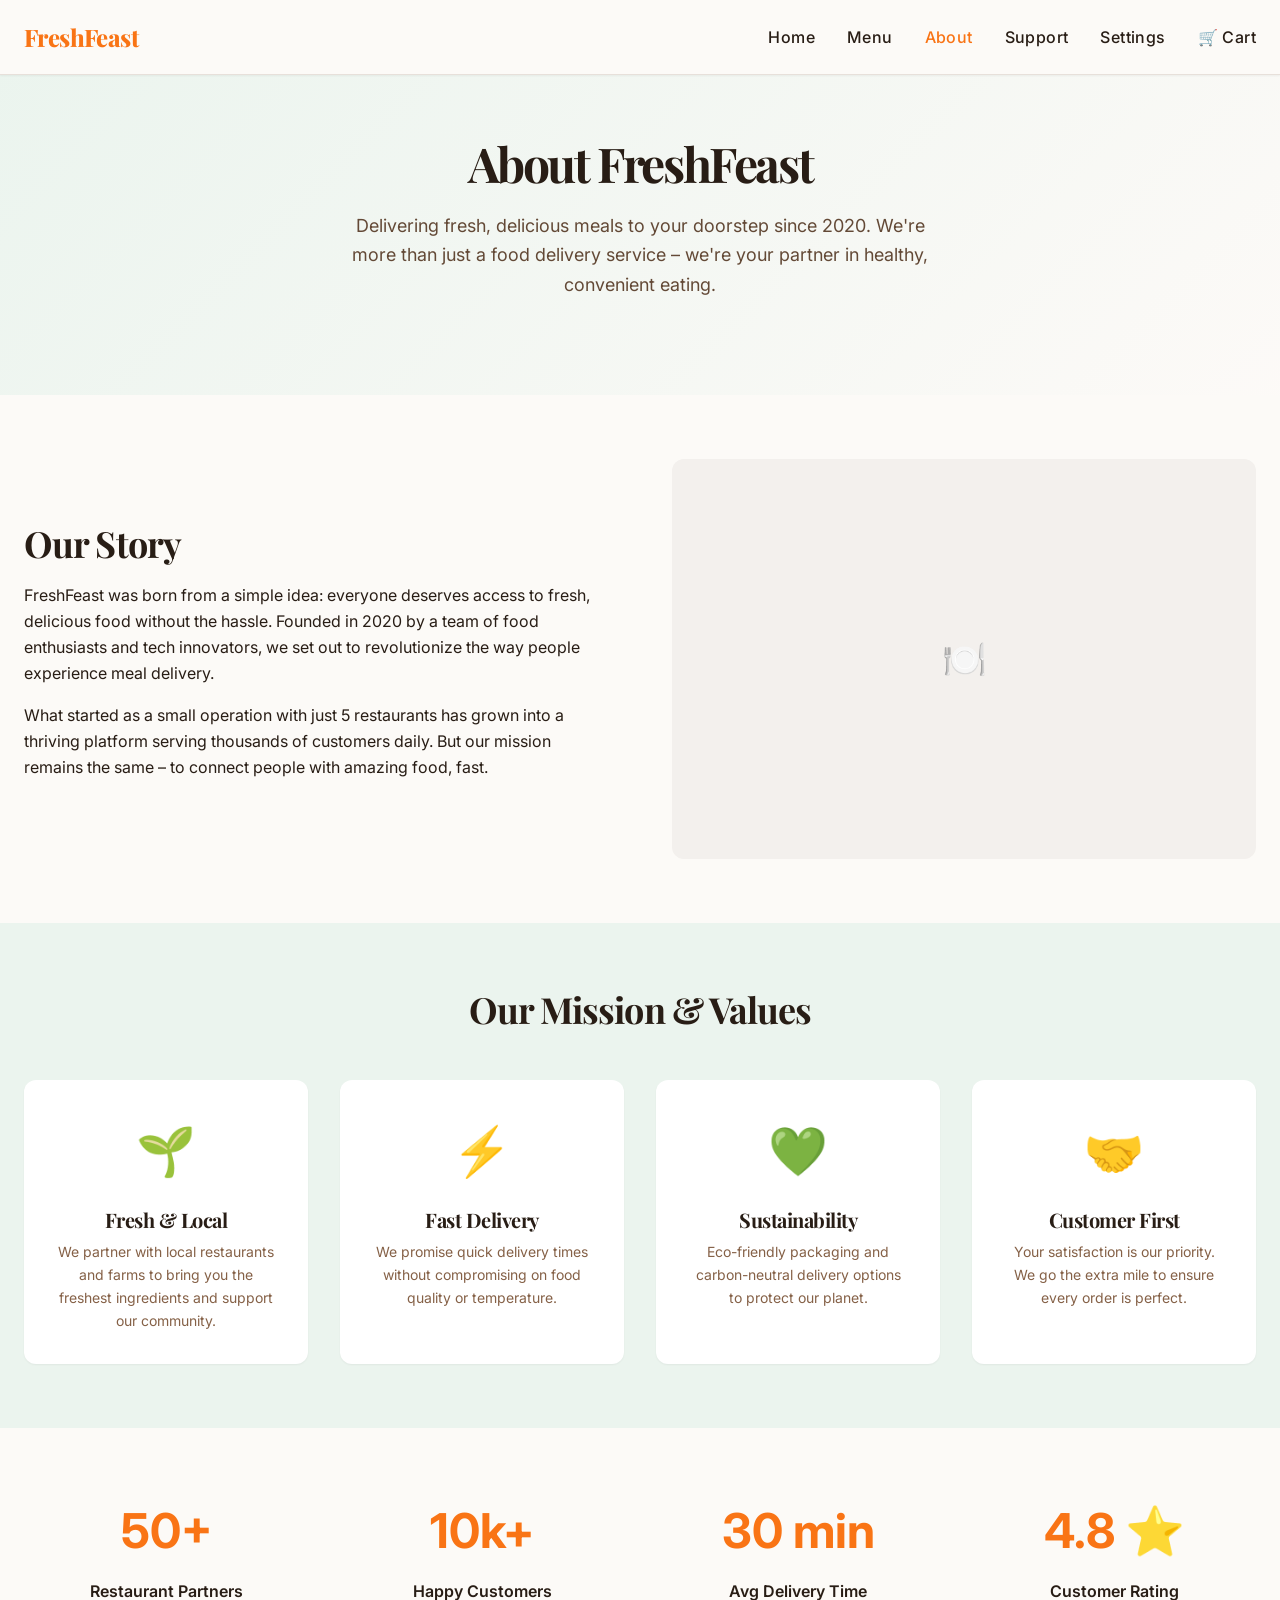
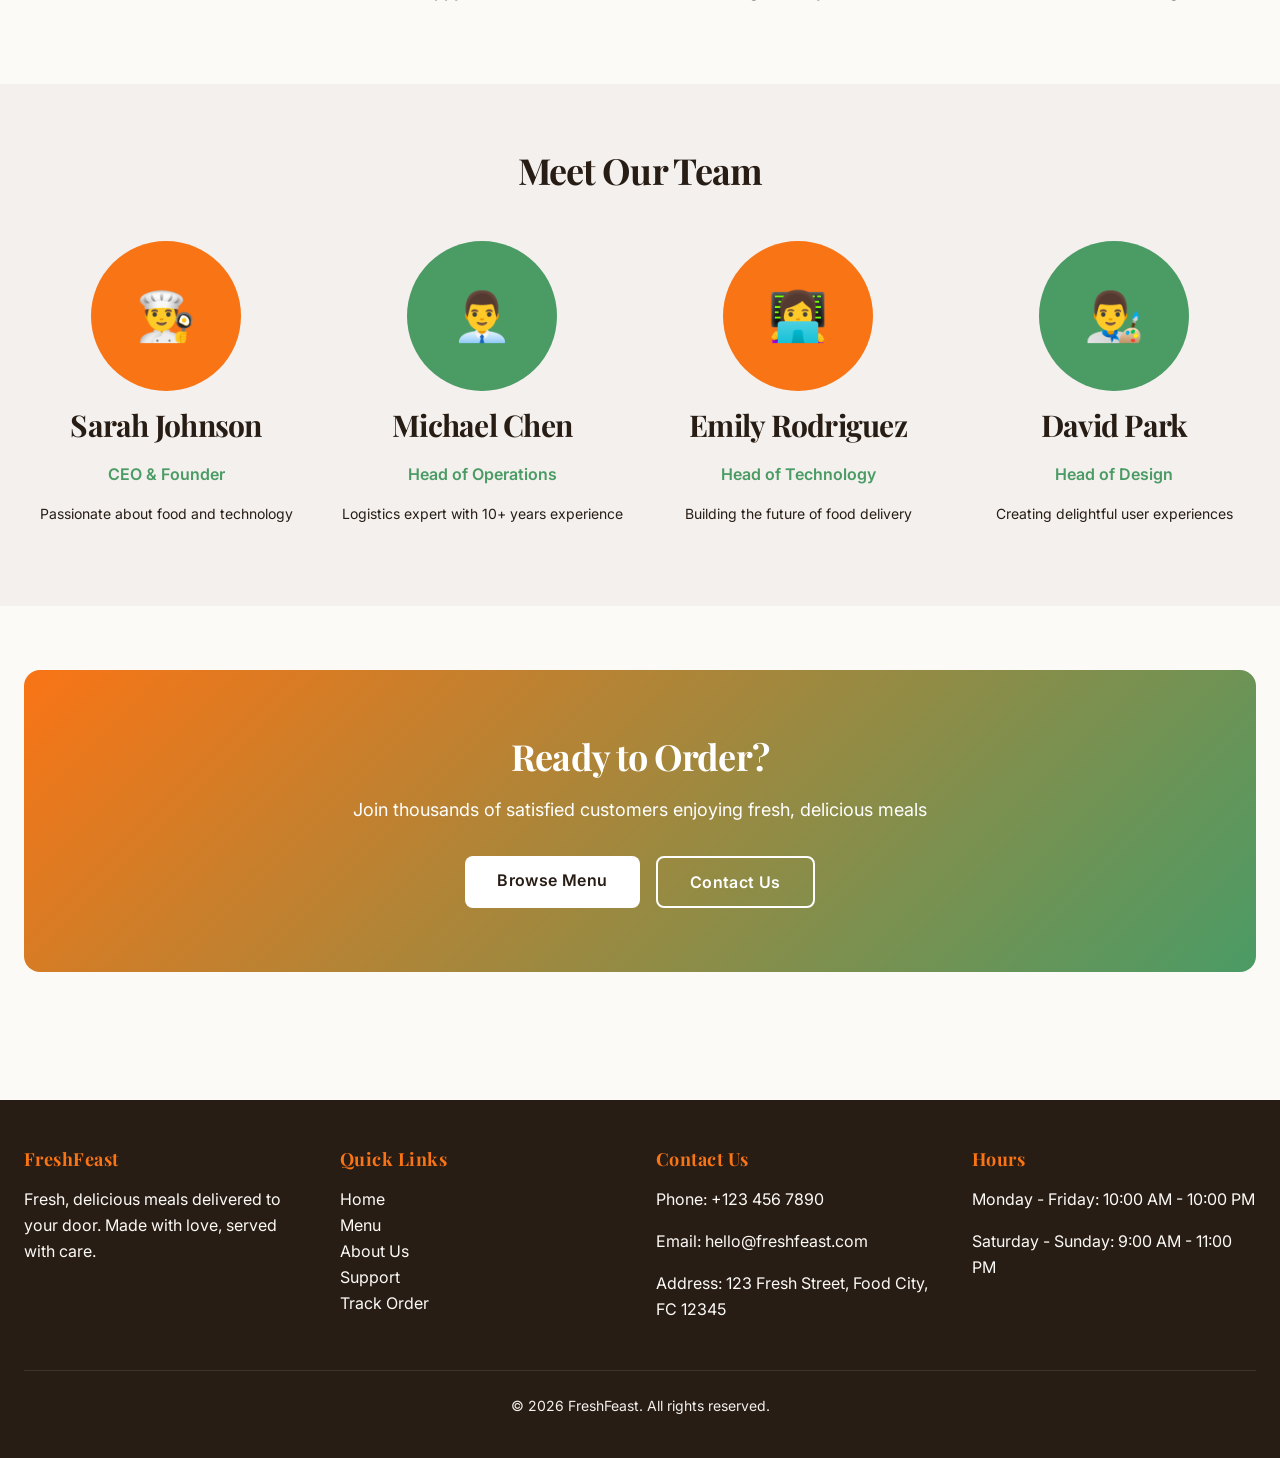
==== about.html @ ba52c54e "Initial commit: FreshFeast organic food ordering platform" ====
<!DOCTYPE html>
<html lang="en">
<head>
  <meta charset="UTF-8">
  <meta name="viewport" content="width=device-width, initial-scale=1.0">
  <meta name="description" content="Learn more about FreshFeast - our story, mission, and values">
  <title>About Us - FreshFeast</title>
  <link rel="stylesheet" href="css/styles.css">
</head>
<body>
  <!-- Navigation -->
  <nav class="navbar">
    <div class="container nav-container">
      <a href="index.html" class="logo">FreshFeast</a>
      
      <button class="mobile-menu-toggle" id="mobileMenuToggle" aria-label="Toggle menu">
        <span></span>
        <span></span>
        <span></span>
      </button>
      
      <ul class="nav-menu" id="navMenu">
        <li><a href="index.html" class="nav-link">Home</a></li>
        <li><a href="menu.html" class="nav-link">Menu</a></li>
        <li><a href="about.html" class="nav-link active">About</a></li>
        <li><a href="support.html" class="nav-link">Support</a></li>
        <li><a href="preferences.html" class="nav-link">Settings</a></li>
        <li><a href="cart.html" class="nav-link" style="position: relative;">🛒 Cart <span class="cart-badge" style="position: absolute; top: -8px; right: -8px; background: var(--primary); color: white; border-radius: 50%; width: 20px; height: 20px; font-size: 12px; display: none; align-items: center; justify-content: center; font-weight: bold;">0</span></a></li>
      </ul>
    </div>
  </nav>

  <!-- Hero Section -->
  <section class="hero" style="padding: var(--spacing-3xl) 0; background: linear-gradient(135deg, var(--secondary) 0%, var(--background) 100%);">
    <div class="container">
      <div style="max-width: 700px; margin: 0 auto; text-align: center;">
        <h1>About FreshFeast</h1>
        <p style="font-size: var(--text-lg); margin-top: var(--spacing-lg);">Delivering fresh, delicious meals to your doorstep since 2020. We're more than just a food delivery service – we're your partner in healthy, convenient eating.</p>
      </div>
    </div>
  </section>

  <!-- Our Story -->
  <section class="section-padding">
    <div class="container">
      <div style="display: grid; grid-template-columns: 1fr 1fr; gap: var(--spacing-3xl); align-items: center;">
        <div>
          <h2>Our Story</h2>
          <p>FreshFeast was born from a simple idea: everyone deserves access to fresh, delicious food without the hassle. Founded in 2020 by a team of food enthusiasts and tech innovators, we set out to revolutionize the way people experience meal delivery.</p>
          <p>What started as a small operation with just 5 restaurants has grown into a thriving platform serving thousands of customers daily. But our mission remains the same – to connect people with amazing food, fast.</p>
        </div>
        <div style="background-color: var(--muted); height: 400px; border-radius: var(--radius-lg); display: flex; align-items: center; justify-content: center; font-size: var(--text-4xl);">
          🍽️
        </div>
      </div>
    </div>
  </section>

  <!-- Mission & Values -->
  <section class="section-padding" style="background-color: var(--secondary);">
    <div class="container">
      <h2 style="text-align: center; margin-bottom: var(--spacing-2xl);">Our Mission & Values</h2>
      
      <div class="features-grid">
        <div class="feature-card">
          <div class="feature-icon">🌱</div>
          <h3>Fresh & Local</h3>
          <p>We partner with local restaurants and farms to bring you the freshest ingredients and support our community.</p>
        </div>
        
        <div class="feature-card">
          <div class="feature-icon">⚡</div>
          <h3>Fast Delivery</h3>
          <p>We promise quick delivery times without compromising on food quality or temperature.</p>
        </div>
        
        <div class="feature-card">
          <div class="feature-icon">💚</div>
          <h3>Sustainability</h3>
          <p>Eco-friendly packaging and carbon-neutral delivery options to protect our planet.</p>
        </div>
        
        <div class="feature-card">
          <div class="feature-icon">🤝</div>
          <h3>Customer First</h3>
          <p>Your satisfaction is our priority. We go the extra mile to ensure every order is perfect.</p>
        </div>
      </div>
    </div>
  </section>

  <!-- Stats Section -->
  <section class="section-padding">
    <div class="container">
      <div style="display: grid; grid-template-columns: repeat(auto-fit, minmax(200px, 1fr)); gap: var(--spacing-xl); text-align: center;">
        <div>
          <div style="font-size: var(--text-5xl); font-weight: 700; color: var(--primary); margin-bottom: var(--spacing-sm);">50+</div>
          <p style="font-weight: 600;">Restaurant Partners</p>
        </div>
        <div>
          <div style="font-size: var(--text-5xl); font-weight: 700; color: var(--primary); margin-bottom: var(--spacing-sm);">10k+</div>
          <p style="font-weight: 600;">Happy Customers</p>
        </div>
        <div>
          <div style="font-size: var(--text-5xl); font-weight: 700; color: var(--primary); margin-bottom: var(--spacing-sm);">30 min</div>
          <p style="font-weight: 600;">Avg Delivery Time</p>
        </div>
        <div>
          <div style="font-size: var(--text-5xl); font-weight: 700; color: var(--primary); margin-bottom: var(--spacing-sm);">4.8 ⭐</div>
          <p style="font-weight: 600;">Customer Rating</p>
        </div>
      </div>
    </div>
  </section>

  <!-- Team Section -->
  <section class="section-padding" style="background-color: var(--muted);">
    <div class="container">
      <h2 style="text-align: center; margin-bottom: var(--spacing-2xl);">Meet Our Team</h2>
      
      <div style="display: grid; grid-template-columns: repeat(auto-fit, minmax(250px, 1fr)); gap: var(--spacing-xl);">
        <div style="text-align: center;">
          <div style="width: 150px; height: 150px; border-radius: 50%; background-color: var(--primary); margin: 0 auto var(--spacing-md); display: flex; align-items: center; justify-content: center; font-size: var(--text-5xl);">👨‍🍳</div>
          <h3>Sarah Johnson</h3>
          <p style="color: var(--accent); font-weight: 600;">CEO & Founder</p>
          <p style="font-size: var(--text-sm);">Passionate about food and technology</p>
        </div>
        
        <div style="text-align: center;">
          <div style="width: 150px; height: 150px; border-radius: 50%; background-color: var(--accent); margin: 0 auto var(--spacing-md); display: flex; align-items: center; justify-content: center; font-size: var(--text-5xl);">👨‍💼</div>
          <h3>Michael Chen</h3>
          <p style="color: var(--accent); font-weight: 600;">Head of Operations</p>
          <p style="font-size: var(--text-sm);">Logistics expert with 10+ years experience</p>
        </div>
        
        <div style="text-align: center;">
          <div style="width: 150px; height: 150px; border-radius: 50%; background-color: var(--primary); margin: 0 auto var(--spacing-md); display: flex; align-items: center; justify-content: center; font-size: var(--text-5xl);">👩‍💻</div>
          <h3>Emily Rodriguez</h3>
          <p style="color: var(--accent); font-weight: 600;">Head of Technology</p>
          <p style="font-size: var(--text-sm);">Building the future of food delivery</p>
        </div>
        
        <div style="text-align: center;">
          <div style="width: 150px; height: 150px; border-radius: 50%; background-color: var(--accent); margin: 0 auto var(--spacing-md); display: flex; align-items: center; justify-content: center; font-size: var(--text-5xl);">👨‍🎨</div>
          <h3>David Park</h3>
          <p style="color: var(--accent); font-weight: 600;">Head of Design</p>
          <p style="font-size: var(--text-sm);">Creating delightful user experiences</p>
        </div>
      </div>
    </div>
  </section>

  <!-- CTA Section -->
  <section class="section-padding">
    <div class="container">
      <div style="background: linear-gradient(135deg, var(--primary), var(--accent)); padding: var(--spacing-3xl); border-radius: var(--radius-xl); text-align: center; color: white;">
        <h2 style="color: white;">Ready to Order?</h2>
        <p style="font-size: var(--text-lg); margin-bottom: var(--spacing-xl);">Join thousands of satisfied customers enjoying fresh, delicious meals</p>
        <div style="display: flex; gap: var(--spacing-md); justify-content: center; flex-wrap: wrap;">
          <a href="menu.html" class="btn" style="background: white; color: var(--foreground);">Browse Menu</a>
          <a href="support.html" class="btn" style="background: transparent; border: 2px solid white; color: white;">Contact Us</a>
        </div>
      </div>
    </div>
  </section>

  <!-- Footer -->
  <footer class="footer">
    <div class="container">
      <div class="footer-content">
        <div class="footer-section">
          <h3>FreshFeast</h3>
          <p>Fresh, delicious meals delivered to your door. Made with love, served with care.</p>
        </div>
        
        <div class="footer-section">
          <h3>Quick Links</h3>
          <ul>
            <li><a href="index.html">Home</a></li>
            <li><a href="menu.html">Menu</a></li>
            <li><a href="about.html">About Us</a></li>
            <li><a href="support.html">Support</a></li>
            <li><a href="track-order.html">Track Order</a></li>
          </ul>
        </div>
        
        <div class="footer-section">
          <h3>Contact Us</h3>
          <p>Phone: +123 456 7890</p>
          <p>Email: hello@freshfeast.com</p>
          <p>Address: 123 Fresh Street, Food City, FC 12345</p>
        </div>
        
        <div class="footer-section">
          <h3>Hours</h3>
          <p>Monday - Friday: 10:00 AM - 10:00 PM</p>
          <p>Saturday - Sunday: 9:00 AM - 11:00 PM</p>
        </div>
      </div>
      
      <div class="footer-bottom">
        <p>&copy; 2026 FreshFeast. All rights reserved.</p>
      </div>
    </div>
  </footer>

  <script src="js/script.js"></script>
</body>
</html>
---- css/styles.css ----
/* ===================================
   Main Stylesheet
   Project: 047 Restaurant Website
   =================================== */

@import url('variables.css');
@import url('https://fonts.googleapis.com/css2?family=Inter:wght@400;500;600;700&family=Playfair+Display:wght@600;700;800&display=swap');

/* Optimized font loading */
@font-face {
  font-family: 'Inter';
  font-display: swap;
}

@font-face {
  font-family: 'Playfair Display';
  font-display: swap;
}

/* ===================================
   Reset & Base Styles
   =================================== */

*,
*::before,
*::after {
  margin: 0;
  padding: 0;
  box-sizing: border-box;
}

html {
  scroll-behavior: smooth;
}

body {
  font-family: var(--font-primary);
  font-size: var(--text-base);
  line-height: var(--leading-relaxed);
  color: var(--foreground);
  background-color: var(--background);
  overflow-x: hidden;
  -webkit-font-smoothing: antialiased;
  -moz-osx-font-smoothing: grayscale;
}

img {
  max-width: 100%;
  height: auto;
  display: block;
}

a {
  text-decoration: none;
  color: inherit;
  transition: var(--transition-base);
}

button {
  font-family: inherit;
  cursor: pointer;
  border: none;
  background: none;
  transition: var(--transition-base);
}

ul {
  list-style: none;
}

/* ===================================
   Typography
   =================================== */

h1, h2, h3, h4, h5, h6 {
  font-family: var(--font-heading);
  line-height: var(--leading-tight);
  letter-spacing: var(--tracking-tight);
  margin-bottom: var(--spacing-md);
  font-weight: 700;
}

h1 { 
  font-size: var(--text-5xl);
  line-height: var(--leading-none);
  letter-spacing: var(--tracking-tighter);
}

h2 { 
  font-size: var(--text-4xl);
  line-height: var(--leading-tight);
}

h3 { 
  font-size: var(--text-3xl);
}

h4 { 
  font-size: var(--text-2xl);
  line-height: var(--leading-snug);
}

h5 { 
  font-size: var(--text-xl);
  line-height: var(--leading-snug);
}

h6 { 
  font-size: var(--text-lg);
  line-height: var(--leading-normal);
  letter-spacing: var(--tracking-normal);
}

p {
  margin-bottom: var(--spacing-md);
  line-height: var(--leading-relaxed);
}

/* Optimized text rendering */
small {
  font-size: var(--text-sm);
  line-height: var(--leading-normal);
}

strong, b {
  font-weight: 600;
}

em, i {
  font-style: italic;
}

/* ===================================
   Utilities
   =================================== */

.container {
  max-width: var(--container-max-width);
  margin: 0 auto;
  padding: 0 var(--container-padding);
}

.btn {
  display: inline-block;
  padding: var(--spacing-md) var(--spacing-xl);
  border-radius: var(--radius-md);
  font-weight: 600;
  font-size: var(--text-base);
  line-height: var(--leading-none);
  letter-spacing: var(--tracking-wide);
  text-align: center;
  transition: var(--transition-base);
}

.btn-primary {
  background-color: var(--primary);
  color: white;
}

.btn-primary:hover {
  background-color: hsl(25, 95%, 48%);
  transform: translateY(-2px);
  box-shadow: var(--shadow-lg);
}

.btn-accent {
  background-color: var(--accent);
  color: white;
}

.btn-accent:hover {
  background-color: hsl(140, 35%, 40%);
  transform: translateY(-2px);
  box-shadow: var(--shadow-lg);
}

.section-padding {
  padding: var(--spacing-3xl) 0;
}

/* ===================================
   Navigation
   =================================== */

.navbar {
  background-color: var(--background);
  border-bottom: 1px solid var(--border);
  padding: var(--spacing-lg) 0;
  position: sticky;
  top: 0;
  z-index: 1000;
  box-shadow: var(--shadow-sm);
}

.nav-container {
  display: flex;
  justify-content: space-between;
  align-items: center;
}

.logo {
  font-family: var(--font-heading);
  font-size: var(--text-2xl);
  font-weight: 800;
  color: var(--primary);
  letter-spacing: var(--tracking-tight);
  line-height: var(--leading-none);
}

.nav-menu {
  display: flex;
  gap: var(--spacing-xl);
}

.nav-link {
  font-weight: 500;
  font-size: var(--text-base);
  letter-spacing: var(--tracking-wide);
  color: var(--foreground);
}

.nav-link:hover,
.nav-link.active {
  color: var(--primary);
}

.mobile-menu-toggle {
  display: none;
  flex-direction: column;
  gap: 4px;
  padding: var(--spacing-sm);
}

.mobile-menu-toggle span {
  width: 24px;
  height: 3px;
  background-color: var(--foreground);
  border-radius: var(--radius-full);
  transition: var(--transition-base);
}

/* ===================================
   Hero Section
   =================================== */

.hero {
  background: linear-gradient(135deg, var(--secondary) 0%, var(--background) 100%);
  padding: var(--spacing-3xl) 0;
  text-align: center;
}

.hero-content {
  max-width: 800px;
  margin: 0 auto;
}

.hero h1 {
  margin-bottom: var(--spacing-lg);
  color: var(--foreground);
}

.hero p {
  font-size: var(--text-lg);
  line-height: var(--leading-relaxed);
  color: hsl(25, 30%, 30%);
  margin-bottom: var(--spacing-xl);
  max-width: 600px;
  margin-left: auto;
  margin-right: auto;
}

.hero-buttons {
  display: flex;
  gap: var(--spacing-md);
  justify-content: center;
  flex-wrap: wrap;
}

/* ===================================
   Footer
   =================================== */

.footer {
  background-color: var(--foreground);
  color: var(--background);
  padding: var(--spacing-2xl) 0 var(--spacing-lg);
  margin-top: var(--spacing-3xl);
}

.footer-content {
  display: grid;
  grid-template-columns: repeat(auto-fit, minmax(250px, 1fr));
  gap: var(--spacing-xl);
  margin-bottom: var(--spacing-xl);
}

.footer-section h3 {
  color: var(--primary);
  font-size: var(--text-lg);
  margin-bottom: var(--spacing-md);
  letter-spacing: var(--tracking-wide);
}

.footer-bottom {
  text-align: center;
  padding-top: var(--spacing-lg);
  border-top: 1px solid hsla(30, 50%, 98%, 0.1);
  color: var(--muted);
  font-size: var(--text-sm);
  line-height: var(--leading-relaxed);
}

/* ===================================
   Home Page - Popular Meals
   =================================== */

.meals-grid {
  display: grid;
  grid-template-columns: repeat(auto-fill, minmax(260px, 1fr));
  gap: var(--spacing-xl);
}

.meal-card {
  background-color: white;
  border-radius: var(--radius-lg);
  overflow: hidden;
  box-shadow: var(--shadow-md);
  transition: var(--transition-base);
}

.meal-card:hover {
  transform: translateY(-4px);
  box-shadow: var(--shadow-xl);
}

.meal-card-image {
  width: 100%;
  height: 200px;
  object-fit: cover;
}

.meal-card-content {
  padding: var(--spacing-lg);
}

.meal-card-header {
  display: flex;
  justify-content: space-between;
  align-items: flex-start;
  margin-bottom: var(--spacing-sm);
}

.meal-card-title {
  font-family: var(--font-heading);
  font-size: var(--text-lg);
  font-weight: 700;
  line-height: var(--leading-snug);
  letter-spacing: var(--tracking-tight);
  margin: 0;
}

.meal-card-rating {
  display: flex;
  align-items: center;
  gap: 4px;
  color: var(--primary);
  font-size: var(--text-sm);
  font-weight: 600;
}

.meal-card-description {
  font-size: var(--text-sm);
  line-height: var(--leading-relaxed);
  color: hsl(25, 30%, 40%);
  margin-bottom: var(--spacing-md);
}

.meal-card-footer {
  display: flex;
  justify-content: space-between;
  align-items: center;
}

.meal-card-price {
  font-size: var(--text-xl);
  font-weight: 700;
  color: var(--primary);
}

.meal-card-add {
  padding: var(--spacing-sm) var(--spacing-lg);
  border: 2px solid var(--primary);
  color: var(--primary);
  background-color: transparent;
  border-radius: var(--radius-md);
  font-weight: 600;
  font-size: var(--text-sm);
  letter-spacing: var(--tracking-wide);
  line-height: var(--leading-none);
}

.meal-card-add:hover {
  background-color: var(--primary);
  color: white;
}

/* ===================================
   Home Page - Features
   =================================== */

.features-grid {
  display: grid;
  grid-template-columns: repeat(auto-fit, minmax(250px, 1fr));
  gap: var(--spacing-xl);
}

.feature-card {
  text-align: center;
  padding: var(--spacing-xl);
  background-color: white;
  border-radius: var(--radius-lg);
  box-shadow: var(--shadow-sm);
  transition: var(--transition-base);
}

.feature-card:hover {
  box-shadow: var(--shadow-md);
  transform: translateY(-4px);
}

.feature-icon {
  font-size: 3rem;
  margin-bottom: var(--spacing-md);
}

.feature-card h3 {
  font-size: var(--text-xl);
  line-height: var(--leading-snug);
  letter-spacing: var(--tracking-tight);
  margin-bottom: var(--spacing-sm);
}

.feature-card p {
  font-size: var(--text-sm);
  line-height: var(--leading-relaxed);
  color: hsl(25, 30%, 40%);
  margin: 0;
}

/* ===================================
   Home Page - How It Works
   =================================== */

.how-it-works-grid {
  display: grid;
  grid-template-columns: repeat(auto-fit, minmax(300px, 1fr));
  gap: var(--spacing-2xl);
}

.step-card {
  text-align: center;
  background-color: white;
  padding: var(--spacing-2xl);
  border-radius: var(--radius-lg);
  box-shadow: var(--shadow-sm);
  transition: var(--transition-base);
}

.step-card:hover {
  box-shadow: var(--shadow-md);
}

.step-number {
  width: 60px;
  height: 60px;
  background-color: var(--primary);
  color: white;
  border-radius: 50%;
  display: flex;
  align-items: center;
  justify-content: center;
  font-size: var(--text-2xl);
  font-weight: 700;
  margin: 0 auto var(--spacing-lg);
}

.step-card h3 {
  font-size: var(--text-xl);
  line-height: var(--leading-snug);
  letter-spacing: var(--tracking-tight);
  margin-bottom: var(--spacing-sm);
}

.step-card p {
  font-size: var(--text-sm);
  line-height: var(--leading-relaxed);
  color: hsl(25, 30%, 40%);
  margin: 0;
}

/* ===================================
   Responsive Design
   =================================== */

@media (max-width: 768px) {
  .mobile-menu-toggle {
    display: flex;
  }

  .nav-menu {
    position: absolute;
    top: 100%;
    left: 0;
    right: 0;
    background-color: var(--background);
    flex-direction: column;
    padding: var(--spacing-lg);
    border-top: 1px solid var(--border);
    box-shadow: var(--shadow-lg);
    transform: translateY(-100%);
    opacity: 0;
    visibility: hidden;
    transition: var(--transition-base);
  }

  .nav-menu.active {
    transform: translateY(0);
    opacity: 1;
    visibility: visible;
  }

  /* Typography already scales with clamp() */
  body {
    font-size: var(--text-base);
  }

  .hero-buttons {
    flex-direction: column;
    align-items: center;
  }
  
  .btn {
    width: 100%;
    max-width: 300px;
  }

  .meals-grid,
  .features-grid {
    grid-template-columns: 1fr;
  }
}

/* ===================================
   Typography Utilities
   =================================== */

/* Line Height Utilities */
.leading-none { line-height: var(--leading-none); }
.leading-tight { line-height: var(--leading-tight); }
.leading-snug { line-height: var(--leading-snug); }
.leading-normal { line-height: var(--leading-normal); }
.leading-relaxed { line-height: var(--leading-relaxed); }
.leading-loose { line-height: var(--leading-loose); }

/* Letter Spacing Utilities */
.tracking-tighter { letter-spacing: var(--tracking-tighter); }
.tracking-tight { letter-spacing: var(--tracking-tight); }
.tracking-normal { letter-spacing: var(--tracking-normal); }
.tracking-wide { letter-spacing: var(--tracking-wide); }
.tracking-wider { letter-spacing: var(--tracking-wider); }
.tracking-widest { letter-spacing: var(--tracking-widest); }

/* Text Weight Utilities */
.font-normal { font-weight: 400; }
.font-medium { font-weight: 500; }
.font-semibold { font-weight: 600; }
.font-bold { font-weight: 700; }
.font-extrabold { font-weight: 800; }

/* Text Size Utilities */
.text-xs { font-size: var(--text-xs); }
.text-sm { font-size: var(--text-sm); }
.text-base { font-size: var(--text-base); }
.text-lg { font-size: var(--text-lg); }
.text-xl { font-size: var(--text-xl); }
.text-2xl { font-size: var(--text-2xl); }
.text-3xl { font-size: var(--text-3xl); }
.text-4xl { font-size: var(--text-4xl); }
.text-5xl { font-size: var(--text-5xl); }
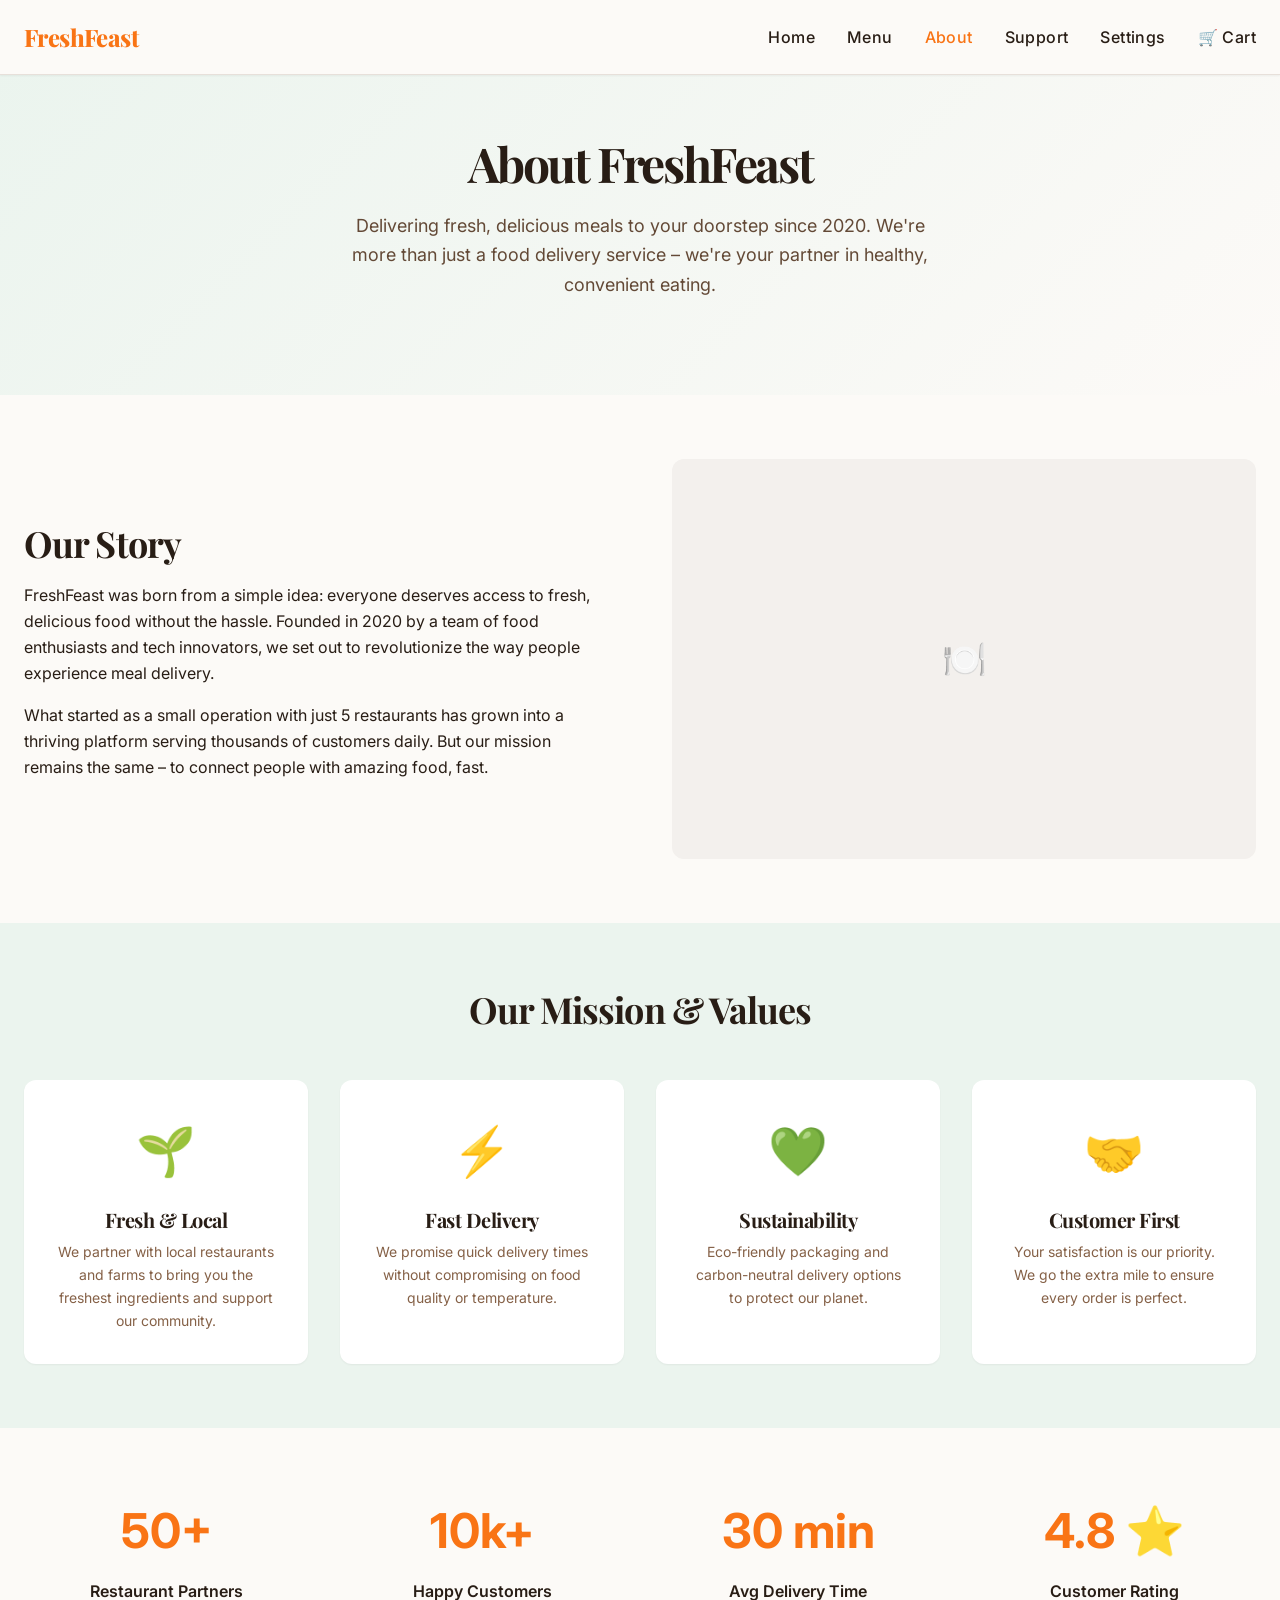
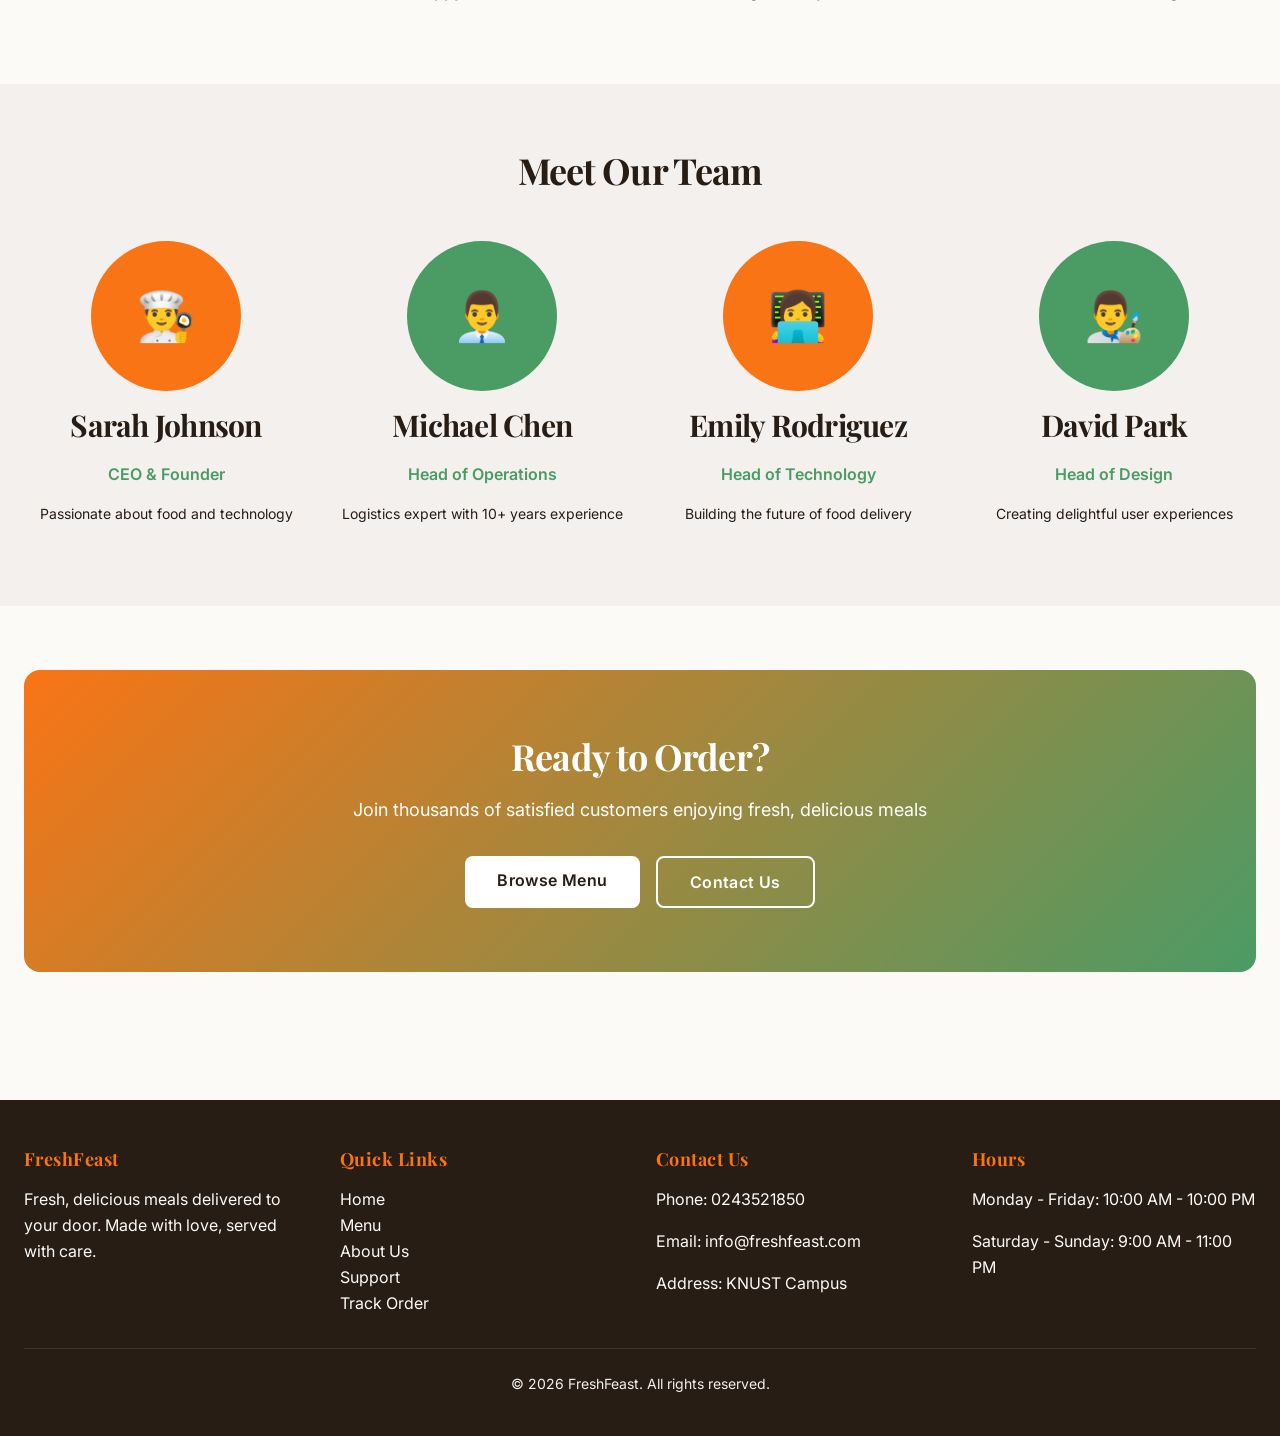
==== commit c20ecf21: "Update contact info and add Unsplash images for all menu items and gallery" ====
--- a/about.html
+++ b/about.html
@@ -186,9 +186,9 @@
         
         <div class="footer-section">
           <h3>Contact Us</h3>
-          <p>Phone: +123 456 7890</p>
-          <p>Email: hello@freshfeast.com</p>
-          <p>Address: 123 Fresh Street, Food City, FC 12345</p>
+          <p>Phone: 0243521850</p>
+          <p>Email: info@freshfeast.com</p>
+          <p>Address: KNUST Campus</p>
         </div>
         
         <div class="footer-section">
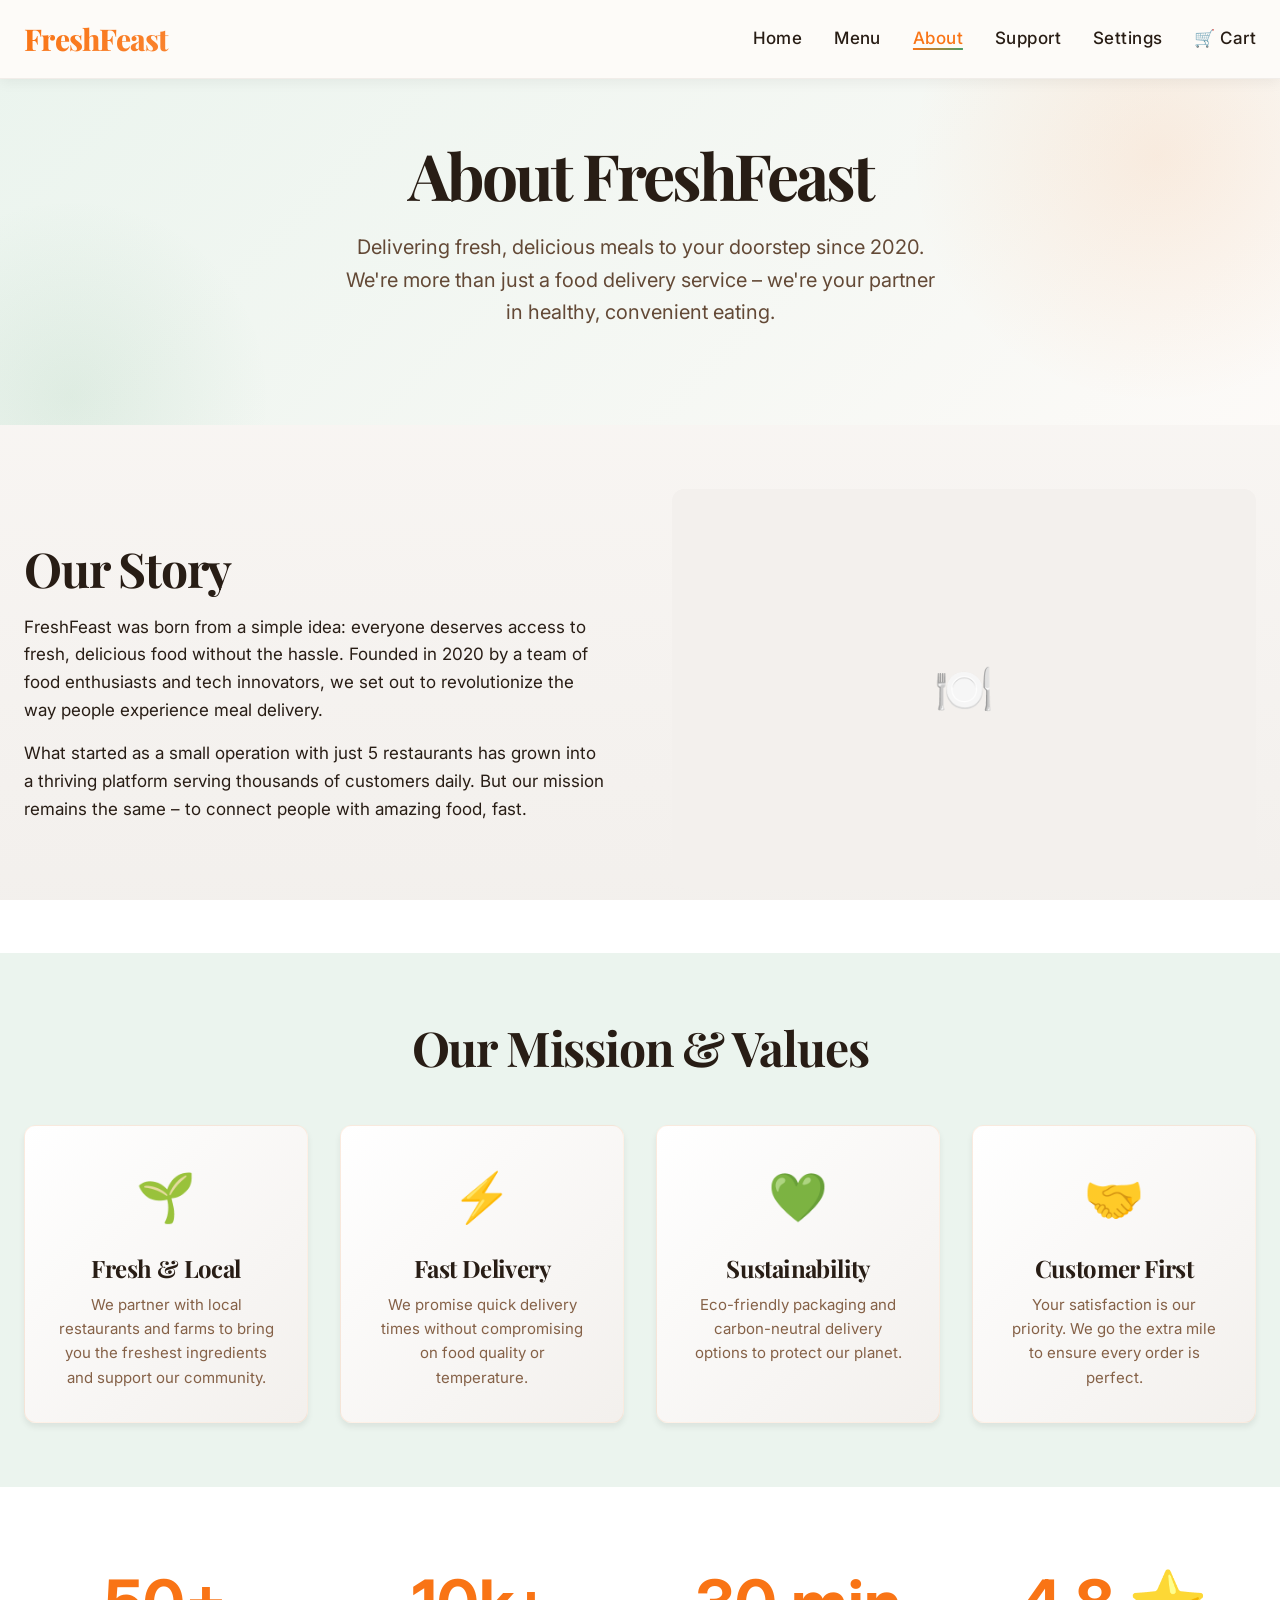
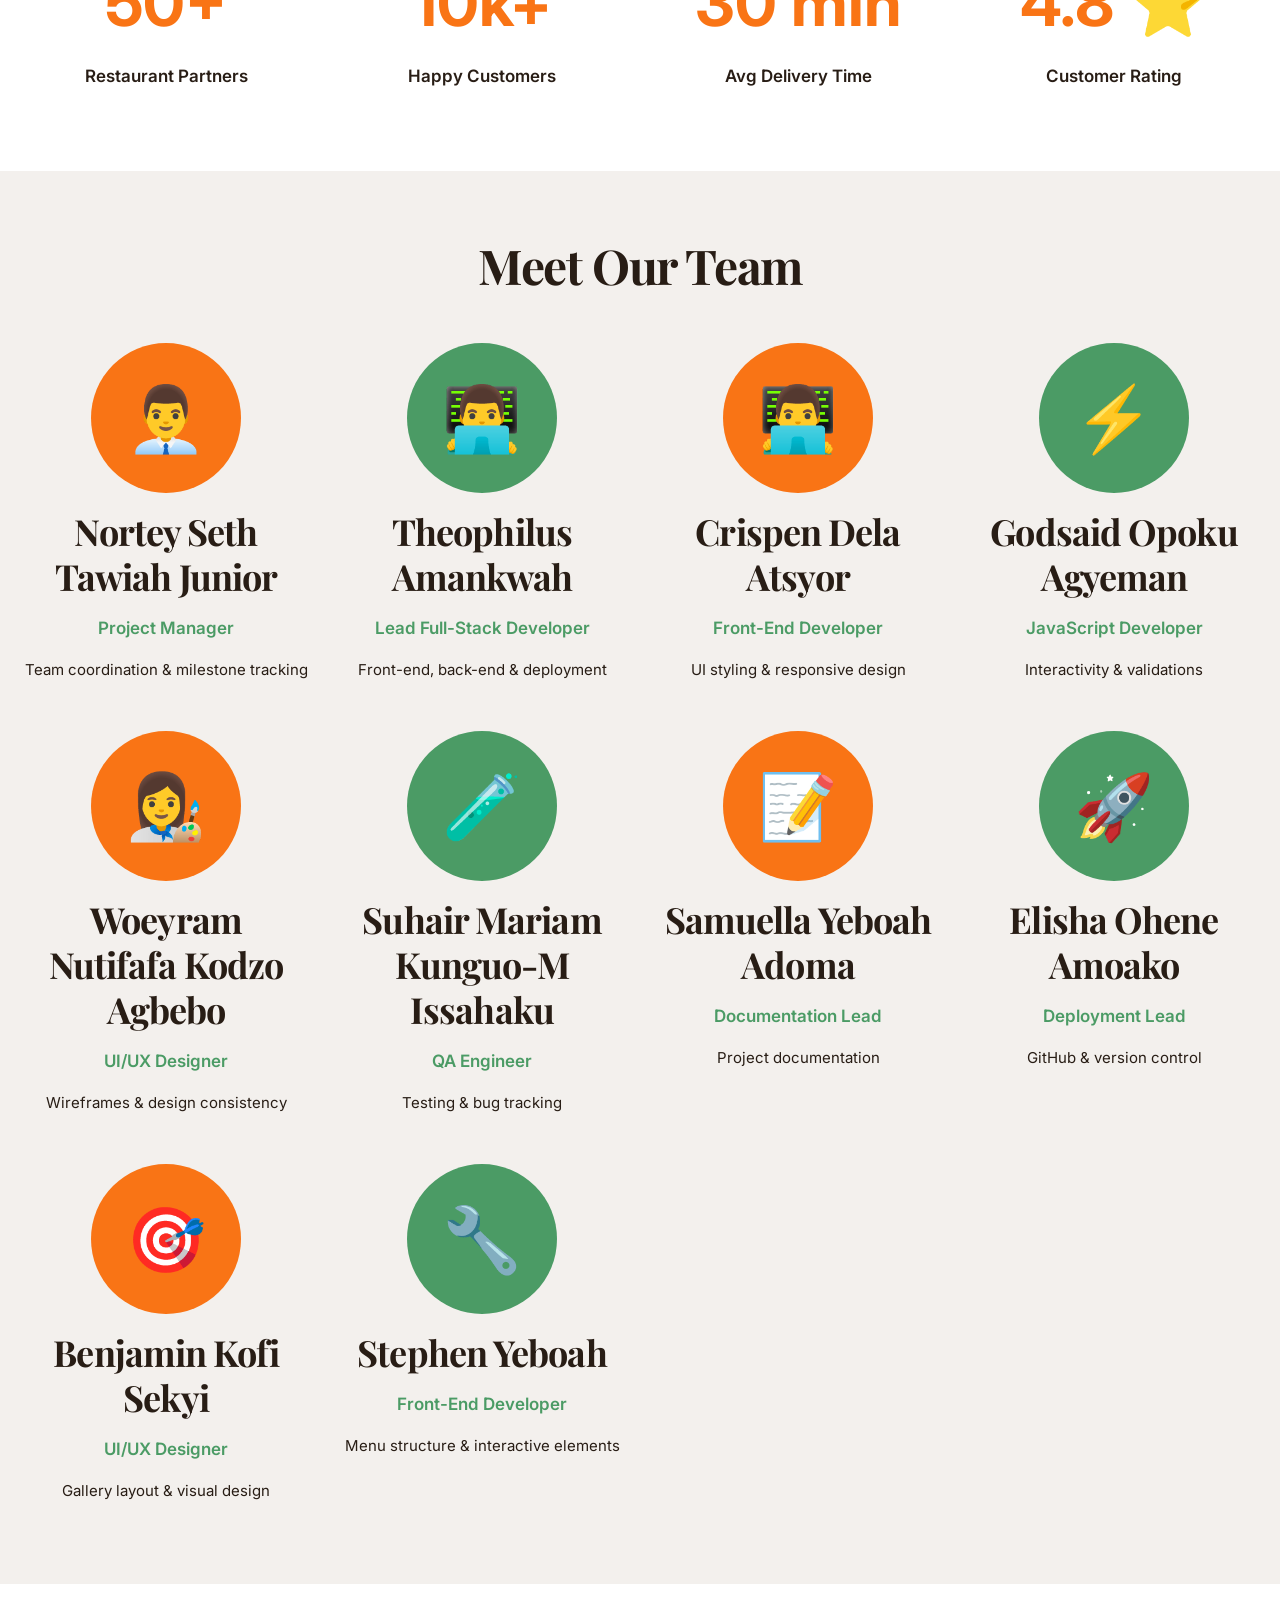
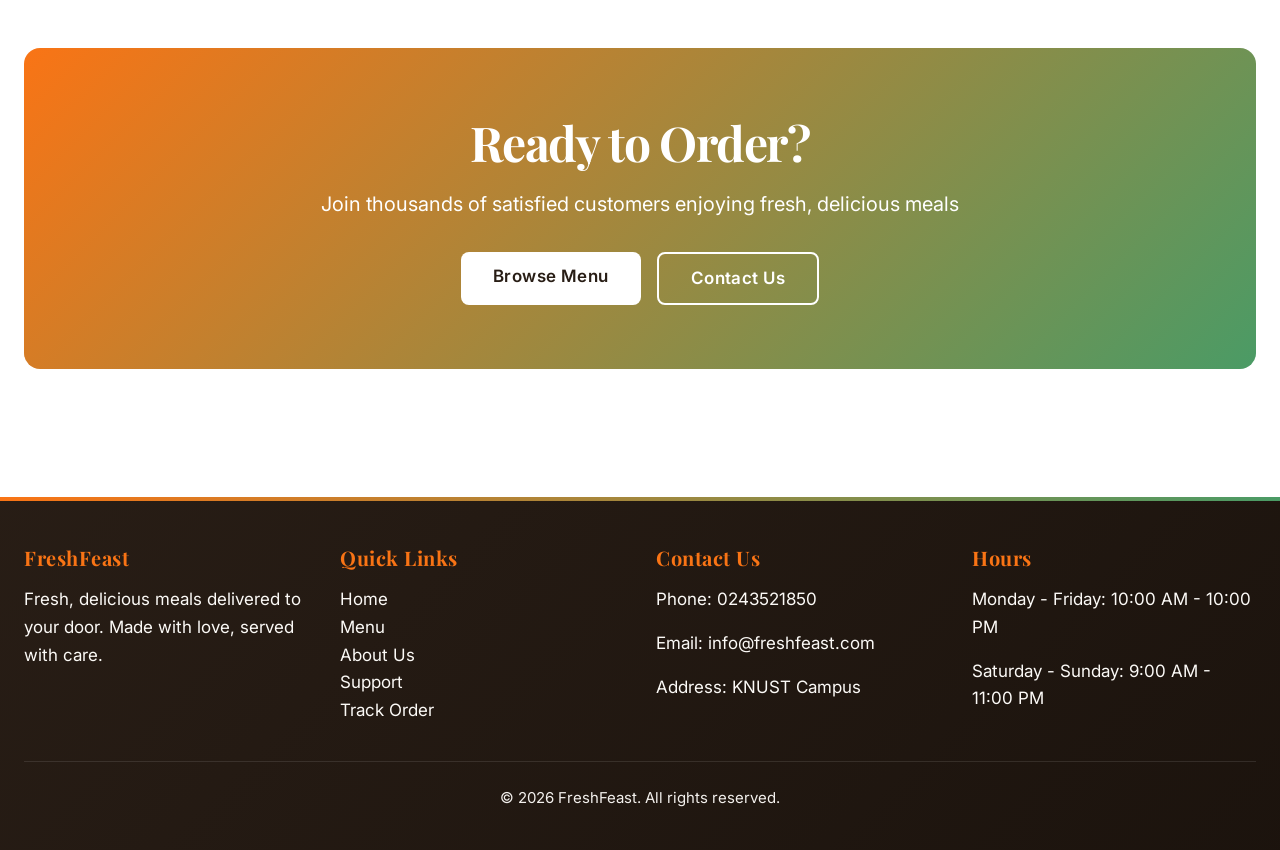
==== commit 82ab4b42: "Fix lemonade image path, update prices to realistic Ghana cedis, improve typography, and add real te" ====
--- a/about.html
+++ b/about.html
@@ -120,31 +120,73 @@
       
       <div style="display: grid; grid-template-columns: repeat(auto-fit, minmax(250px, 1fr)); gap: var(--spacing-xl);">
         <div style="text-align: center;">
-          <div style="width: 150px; height: 150px; border-radius: 50%; background-color: var(--primary); margin: 0 auto var(--spacing-md); display: flex; align-items: center; justify-content: center; font-size: var(--text-5xl);">👨‍🍳</div>
-          <h3>Sarah Johnson</h3>
-          <p style="color: var(--accent); font-weight: 600;">CEO & Founder</p>
-          <p style="font-size: var(--text-sm);">Passionate about food and technology</p>
-        </div>
-        
-        <div style="text-align: center;">
-          <div style="width: 150px; height: 150px; border-radius: 50%; background-color: var(--accent); margin: 0 auto var(--spacing-md); display: flex; align-items: center; justify-content: center; font-size: var(--text-5xl);">👨‍💼</div>
-          <h3>Michael Chen</h3>
-          <p style="color: var(--accent); font-weight: 600;">Head of Operations</p>
-          <p style="font-size: var(--text-sm);">Logistics expert with 10+ years experience</p>
-        </div>
-        
-        <div style="text-align: center;">
-          <div style="width: 150px; height: 150px; border-radius: 50%; background-color: var(--primary); margin: 0 auto var(--spacing-md); display: flex; align-items: center; justify-content: center; font-size: var(--text-5xl);">👩‍💻</div>
-          <h3>Emily Rodriguez</h3>
-          <p style="color: var(--accent); font-weight: 600;">Head of Technology</p>
-          <p style="font-size: var(--text-sm);">Building the future of food delivery</p>
-        </div>
-        
-        <div style="text-align: center;">
-          <div style="width: 150px; height: 150px; border-radius: 50%; background-color: var(--accent); margin: 0 auto var(--spacing-md); display: flex; align-items: center; justify-content: center; font-size: var(--text-5xl);">👨‍🎨</div>
-          <h3>David Park</h3>
-          <p style="color: var(--accent); font-weight: 600;">Head of Design</p>
-          <p style="font-size: var(--text-sm);">Creating delightful user experiences</p>
+          <div style="width: 150px; height: 150px; border-radius: 50%; background-color: var(--primary); margin: 0 auto var(--spacing-md); display: flex; align-items: center; justify-content: center; font-size: var(--text-5xl);">👨‍💼</div>
+          <h3>Nortey Seth Tawiah Junior</h3>
+          <p style="color: var(--accent); font-weight: 600;">Project Manager</p>
+          <p style="font-size: var(--text-sm);">Team coordination & milestone tracking</p>
+        </div>
+        
+        <div style="text-align: center;">
+          <div style="width: 150px; height: 150px; border-radius: 50%; background-color: var(--accent); margin: 0 auto var(--spacing-md); display: flex; align-items: center; justify-content: center; font-size: var(--text-5xl);">👨‍💻</div>
+          <h3>Theophilus Amankwah</h3>
+          <p style="color: var(--accent); font-weight: 600;">Lead Full-Stack Developer</p>
+          <p style="font-size: var(--text-sm);">Front-end, back-end & deployment</p>
+        </div>
+        
+        <div style="text-align: center;">
+          <div style="width: 150px; height: 150px; border-radius: 50%; background-color: var(--primary); margin: 0 auto var(--spacing-md); display: flex; align-items: center; justify-content: center; font-size: var(--text-5xl);">👨‍💻</div>
+          <h3>Crispen Dela Atsyor</h3>
+          <p style="color: var(--accent); font-weight: 600;">Front-End Developer</p>
+          <p style="font-size: var(--text-sm);">UI styling & responsive design</p>
+        </div>
+        
+        <div style="text-align: center;">
+          <div style="width: 150px; height: 150px; border-radius: 50%; background-color: var(--accent); margin: 0 auto var(--spacing-md); display: flex; align-items: center; justify-content: center; font-size: var(--text-5xl);">⚡</div>
+          <h3>Godsaid Opoku Agyeman</h3>
+          <p style="color: var(--accent); font-weight: 600;">JavaScript Developer</p>
+          <p style="font-size: var(--text-sm);">Interactivity & validations</p>
+        </div>
+        
+        <div style="text-align: center;">
+          <div style="width: 150px; height: 150px; border-radius: 50%; background-color: var(--primary); margin: 0 auto var(--spacing-md); display: flex; align-items: center; justify-content: center; font-size: var(--text-5xl);">👩‍🎨</div>
+          <h3>Woeyram Nutifafa Kodzo Agbebo</h3>
+          <p style="color: var(--accent); font-weight: 600;">UI/UX Designer</p>
+          <p style="font-size: var(--text-sm);">Wireframes & design consistency</p>
+        </div>
+        
+        <div style="text-align: center;">
+          <div style="width: 150px; height: 150px; border-radius: 50%; background-color: var(--accent); margin: 0 auto var(--spacing-md); display: flex; align-items: center; justify-content: center; font-size: var(--text-5xl);">🧪</div>
+          <h3>Suhair Mariam Kunguo-M Issahaku</h3>
+          <p style="color: var(--accent); font-weight: 600;">QA Engineer</p>
+          <p style="font-size: var(--text-sm);">Testing & bug tracking</p>
+        </div>
+        
+        <div style="text-align: center;">
+          <div style="width: 150px; height: 150px; border-radius: 50%; background-color: var(--primary); margin: 0 auto var(--spacing-md); display: flex; align-items: center; justify-content: center; font-size: var(--text-5xl);">📝</div>
+          <h3>Samuella Yeboah Adoma</h3>
+          <p style="color: var(--accent); font-weight: 600;">Documentation Lead</p>
+          <p style="font-size: var(--text-sm);">Project documentation</p>
+        </div>
+        
+        <div style="text-align: center;">
+          <div style="width: 150px; height: 150px; border-radius: 50%; background-color: var(--accent); margin: 0 auto var(--spacing-md); display: flex; align-items: center; justify-content: center; font-size: var(--text-5xl);">🚀</div>
+          <h3>Elisha Ohene Amoako</h3>
+          <p style="color: var(--accent); font-weight: 600;">Deployment Lead</p>
+          <p style="font-size: var(--text-sm);">GitHub & version control</p>
+        </div>
+        
+        <div style="text-align: center;">
+          <div style="width: 150px; height: 150px; border-radius: 50%; background-color: var(--primary); margin: 0 auto var(--spacing-md); display: flex; align-items: center; justify-content: center; font-size: var(--text-5xl);">🎯</div>
+          <h3>Benjamin Kofi Sekyi</h3>
+          <p style="color: var(--accent); font-weight: 600;">UI/UX Designer</p>
+          <p style="font-size: var(--text-sm);">Gallery layout & visual design</p>
+        </div>
+        
+        <div style="text-align: center;">
+          <div style="width: 150px; height: 150px; border-radius: 50%; background-color: var(--accent); margin: 0 auto var(--spacing-md); display: flex; align-items: center; justify-content: center; font-size: var(--text-5xl);">🔧</div>
+          <h3>Stephen Yeboah</h3>
+          <p style="color: var(--accent); font-weight: 600;">Front-End Developer</p>
+          <p style="font-size: var(--text-sm);">Menu structure & interactive elements</p>
         </div>
       </div>
     </div>
--- a/css/styles.css
+++ b/css/styles.css
@@ -38,10 +38,27 @@
   font-size: var(--text-base);
   line-height: var(--leading-relaxed);
   color: var(--foreground);
-  background-color: var(--background);
+  background: linear-gradient(180deg, var(--background) 0%, var(--muted) 100%);
+  background-attachment: fixed;
   overflow-x: hidden;
   -webkit-font-smoothing: antialiased;
   -moz-osx-font-smoothing: grayscale;
+}
+
+/* Fade-in animation for content */
+@keyframes fadeInUp {
+  from {
+    opacity: 0;
+    transform: translateY(30px);
+  }
+  to {
+    opacity: 1;
+    transform: translateY(0);
+  }
+}
+
+.animate-on-scroll {
+  animation: fadeInUp 0.8s ease-out forwards;
 }
 
 img {
@@ -153,25 +170,59 @@
 }
 
 .btn-primary {
-  background-color: var(--primary);
+  background: linear-gradient(135deg, var(--primary) 0%, hsl(25, 95%, 58%) 100%);
   color: white;
+  position: relative;
+  overflow: hidden;
+}
+
+.btn-primary::before {
+  content: '';
+  position: absolute;
+  top: 0;
+  left: -100%;
+  width: 100%;
+  height: 100%;
+  background: linear-gradient(90deg, transparent, rgba(255, 255, 255, 0.3), transparent);
+  transition: left 0.5s;
+}
+
+.btn-primary:hover::before {
+  left: 100%;
 }
 
 .btn-primary:hover {
-  background-color: hsl(25, 95%, 48%);
+  background: linear-gradient(135deg, hsl(25, 95%, 48%) 0%, hsl(25, 95%, 53%) 100%);
   transform: translateY(-2px);
-  box-shadow: var(--shadow-lg);
+  box-shadow: 0 10px 25px rgba(249, 115, 22, 0.4);
 }
 
 .btn-accent {
-  background-color: var(--accent);
+  background: linear-gradient(135deg, var(--accent) 0%, hsl(140, 35%, 50%) 100%);
   color: white;
+  position: relative;
+  overflow: hidden;
+}
+
+.btn-accent::before {
+  content: '';
+  position: absolute;
+  top: 0;
+  left: -100%;
+  width: 100%;
+  height: 100%;
+  background: linear-gradient(90deg, transparent, rgba(255, 255, 255, 0.3), transparent);
+  transition: left 0.5s;
+}
+
+.btn-accent:hover::before {
+  left: 100%;
 }
 
 .btn-accent:hover {
-  background-color: hsl(140, 35%, 40%);
+  background: linear-gradient(135deg, hsl(140, 35%, 40%) 0%, hsl(140, 35%, 45%) 100%);
   transform: translateY(-2px);
-  box-shadow: var(--shadow-lg);
+  box-shadow: 0 10px 25px rgba(74, 153, 100, 0.4);
 }
 
 .section-padding {
@@ -183,13 +234,22 @@
    =================================== */
 
 .navbar {
-  background-color: var(--background);
-  border-bottom: 1px solid var(--border);
+  background-color: rgba(253, 251, 248, 0.95);
+  backdrop-filter: blur(10px);
+  -webkit-backdrop-filter: blur(10px);
+  border-bottom: 1px solid rgba(230, 224, 217, 0.5);
   padding: var(--spacing-lg) 0;
   position: sticky;
   top: 0;
   z-index: 1000;
-  box-shadow: var(--shadow-sm);
+  box-shadow: 0 4px 12px rgba(0, 0, 0, 0.05);
+  transition: all 0.3s ease;
+}
+
+.navbar.scrolled {
+  padding: var(--spacing-md) 0;
+  background-color: rgba(253, 251, 248, 0.98);
+  box-shadow: 0 4px 20px rgba(0, 0, 0, 0.1);
 }
 
 .nav-container {
@@ -202,9 +262,17 @@
   font-family: var(--font-heading);
   font-size: var(--text-2xl);
   font-weight: 800;
-  color: var(--primary);
+  background: linear-gradient(135deg, var(--primary) 0%, hsl(25, 95%, 58%) 100%);
+  -webkit-background-clip: text;
+  -webkit-text-fill-color: transparent;
+  background-clip: text;
   letter-spacing: var(--tracking-tight);
   line-height: var(--leading-none);
+  transition: transform 0.3s ease;
+}
+
+.logo:hover {
+  transform: scale(1.05);
 }
 
 .nav-menu {
@@ -217,6 +285,25 @@
   font-size: var(--text-base);
   letter-spacing: var(--tracking-wide);
   color: var(--foreground);
+  position: relative;
+  padding-bottom: 2px;
+}
+
+.nav-link::after {
+  content: '';
+  position: absolute;
+  bottom: 0;
+  left: 50%;
+  width: 0;
+  height: 2px;
+  background: linear-gradient(90deg, var(--primary), var(--accent));
+  transition: all 0.3s ease;
+  transform: translateX(-50%);
+}
+
+.nav-link:hover::after,
+.nav-link.active::after {
+  width: 100%;
 }
 
 .nav-link:hover,
@@ -247,6 +334,41 @@
   background: linear-gradient(135deg, var(--secondary) 0%, var(--background) 100%);
   padding: var(--spacing-3xl) 0;
   text-align: center;
+  position: relative;
+  overflow: hidden;
+}
+
+.hero::before {
+  content: '';
+  position: absolute;
+  top: -50%;
+  right: -10%;
+  width: 500px;
+  height: 500px;
+  background: radial-gradient(circle, rgba(249, 115, 22, 0.1) 0%, transparent 70%);
+  border-radius: 50%;
+  animation: float 6s ease-in-out infinite;
+}
+
+.hero::after {
+  content: '';
+  position: absolute;
+  bottom: -50%;
+  left: -10%;
+  width: 400px;
+  height: 400px;
+  background: radial-gradient(circle, rgba(74, 153, 100, 0.1) 0%, transparent 70%);
+  border-radius: 50%;
+  animation: float 8s ease-in-out infinite reverse;
+}
+
+@keyframes float {
+  0%, 100% {
+    transform: translateY(0) rotate(0deg);
+  }
+  50% {
+    transform: translateY(-20px) rotate(5deg);
+  }
 }
 
 .hero-content {
@@ -281,10 +403,33 @@
    =================================== */
 
 .footer {
-  background-color: var(--foreground);
+  background: linear-gradient(135deg, var(--foreground) 0%, hsl(25, 35%, 8%) 100%);
   color: var(--background);
   padding: var(--spacing-2xl) 0 var(--spacing-lg);
   margin-top: var(--spacing-3xl);
+  position: relative;
+  overflow: hidden;
+}
+
+.footer::before {
+  content: '';
+  position: absolute;
+  top: 0;
+  left: 0;
+  right: 0;
+  height: 4px;
+  background: linear-gradient(90deg, var(--primary), var(--accent), var(--primary));
+  background-size: 200% 100%;
+  animation: gradientShift 3s ease infinite;
+}
+
+@keyframes gradientShift {
+  0%, 100% {
+    background-position: 0% 50%;
+  }
+  50% {
+    background-position: 100% 50%;
+  }
 }
 
 .footer-content {
@@ -324,19 +469,43 @@
   background-color: white;
   border-radius: var(--radius-lg);
   overflow: hidden;
-  box-shadow: var(--shadow-md);
-  transition: var(--transition-base);
+  box-shadow: 0 4px 6px rgba(0, 0, 0, 0.07), 0 0 0 1px rgba(0, 0, 0, 0.04);
+  transition: all 0.3s cubic-bezier(0.4, 0, 0.2, 1);
+  position: relative;
+}
+
+.meal-card::before {
+  content: '';
+  position: absolute;
+  top: 0;
+  left: 0;
+  right: 0;
+  bottom: 0;
+  border-radius: var(--radius-lg);
+  background: linear-gradient(135deg, rgba(249, 115, 22, 0.05) 0%, rgba(74, 153, 100, 0.05) 100%);
+  opacity: 0;
+  transition: opacity 0.3s;
+  pointer-events: none;
 }
 
 .meal-card:hover {
-  transform: translateY(-4px);
-  box-shadow: var(--shadow-xl);
+  transform: translateY(-8px) scale(1.02);
+  box-shadow: 0 20px 40px rgba(0, 0, 0, 0.12), 0 0 0 1px rgba(249, 115, 22, 0.1);
+}
+
+.meal-card:hover::before {
+  opacity: 1;
 }
 
 .meal-card-image {
   width: 100%;
   height: 200px;
   object-fit: cover;
+  transition: transform 0.3s cubic-bezier(0.4, 0, 0.2, 1);
+}
+
+.meal-card:hover .meal-card-image {
+  transform: scale(1.1);
 }
 
 .meal-card-content {
@@ -397,11 +566,39 @@
   font-size: var(--text-sm);
   letter-spacing: var(--tracking-wide);
   line-height: var(--leading-none);
+  position: relative;
+  overflow: hidden;
+  transition: all 0.3s ease;
+}
+
+.meal-card-add::before {
+  content: '';
+  position: absolute;
+  top: 50%;
+  left: 50%;
+  width: 0;
+  height: 0;
+  background: var(--primary);
+  border-radius: 50%;
+  transform: translate(-50%, -50%);
+  transition: width 0.5s ease, height 0.5s ease;
+}
+
+.meal-card-add:hover::before {
+  width: 300px;
+  height: 300px;
 }
 
 .meal-card-add:hover {
-  background-color: var(--primary);
   color: white;
+  border-color: var(--primary);
+  transform: translateY(-2px);
+  box-shadow: 0 4px 12px rgba(249, 115, 22, 0.3);
+}
+
+.meal-card-add span {
+  position: relative;
+  z-index: 1;
 }
 
 /* ===================================
@@ -417,20 +614,28 @@
 .feature-card {
   text-align: center;
   padding: var(--spacing-xl);
-  background-color: white;
+  background: linear-gradient(135deg, white 0%, var(--muted) 100%);
   border-radius: var(--radius-lg);
-  box-shadow: var(--shadow-sm);
-  transition: var(--transition-base);
+  box-shadow: 0 4px 6px rgba(0, 0, 0, 0.07);
+  transition: all 0.3s cubic-bezier(0.4, 0, 0.2, 1);
+  border: 1px solid rgba(249, 115, 22, 0.1);
 }
 
 .feature-card:hover {
-  box-shadow: var(--shadow-md);
-  transform: translateY(-4px);
+  box-shadow: 0 12px 24px rgba(0, 0, 0, 0.1);
+  transform: translateY(-8px);
+  border-color: rgba(249, 115, 22, 0.3);
 }
 
 .feature-icon {
   font-size: 3rem;
   margin-bottom: var(--spacing-md);
+  display: inline-block;
+  transition: transform 0.3s cubic-bezier(0.4, 0, 0.2, 1);
+}
+
+.feature-card:hover .feature-icon {
+  transform: scale(1.2) rotate(5deg);
 }
 
 .feature-card h3 {
@@ -473,7 +678,7 @@
 .step-number {
   width: 60px;
   height: 60px;
-  background-color: var(--primary);
+  background: linear-gradient(135deg, var(--primary) 0%, hsl(25, 95%, 58%) 100%);
   color: white;
   border-radius: 50%;
   display: flex;
@@ -482,6 +687,13 @@
   font-size: var(--text-2xl);
   font-weight: 700;
   margin: 0 auto var(--spacing-lg);
+  box-shadow: 0 4px 12px rgba(249, 115, 22, 0.3);
+  transition: all 0.3s cubic-bezier(0.4, 0, 0.2, 1);
+}
+
+.step-card:hover .step-number {
+  transform: scale(1.1);
+  box-shadow: 0 8px 20px rgba(249, 115, 22, 0.4);
 }
 
 .step-card h3 {
@@ -548,6 +760,40 @@
   .features-grid {
     grid-template-columns: 1fr;
   }
+  
+  .how-it-works-grid {
+    grid-template-columns: 1fr;
+    gap: var(--spacing-xl);
+  }
+  
+  .footer-content {
+    grid-template-columns: 1fr;
+    gap: var(--spacing-lg);
+  }
+  
+  h1 {
+    font-size: clamp(2rem, 8vw, var(--text-5xl));
+  }
+  
+  h2 {
+    font-size: clamp(1.75rem, 6vw, var(--text-4xl));
+  }
+}
+
+@media (max-width: 480px) {
+  .container {
+    padding-left: var(--spacing-md);
+    padding-right: var(--spacing-md);
+  }
+  
+  .meal-card-content {
+    padding: var(--spacing-md);
+  }
+  
+  .feature-card,
+  .step-card {
+    padding: var(--spacing-lg);
+  }
 }
 
 /* ===================================
